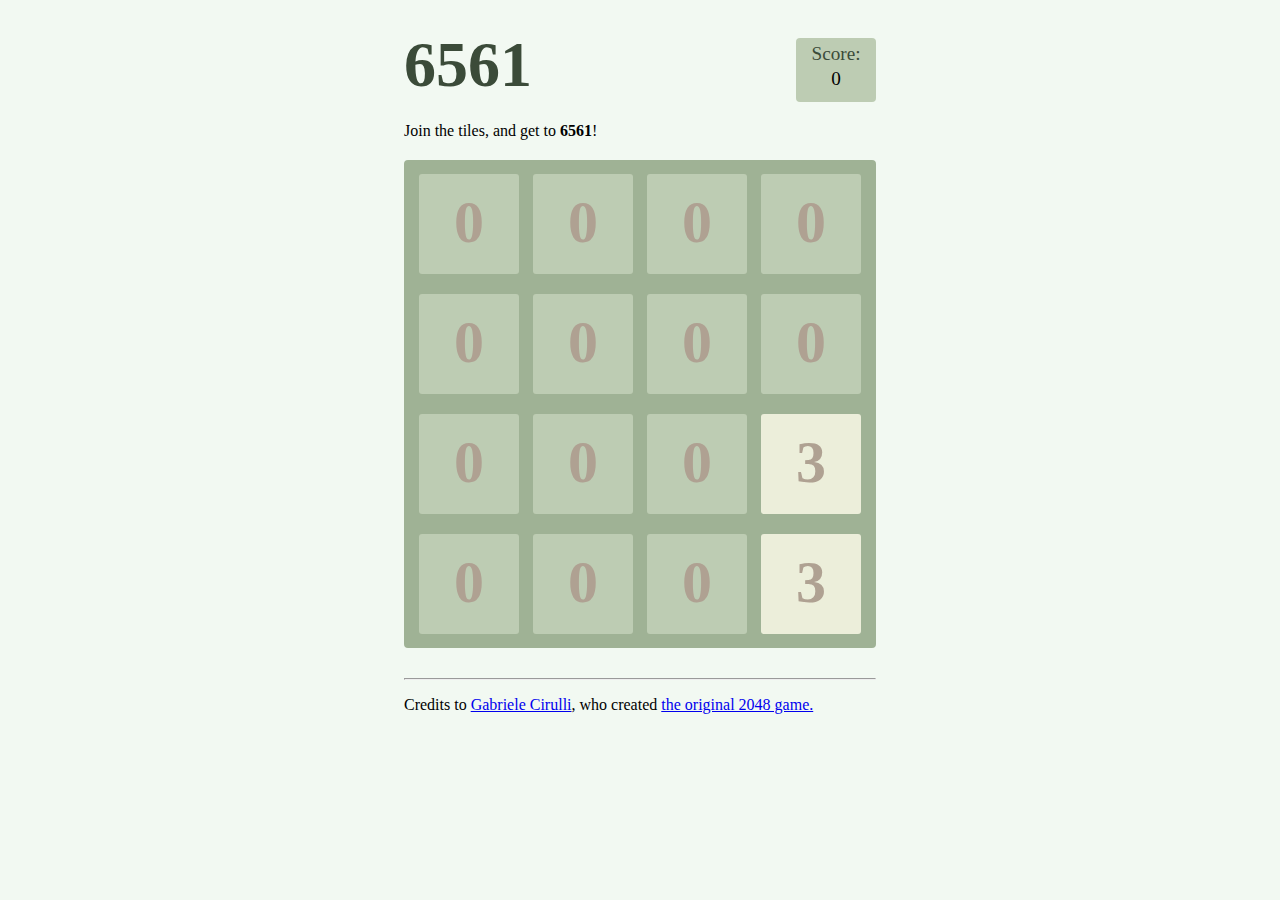
==== index.html @ d8dda020 "Join the tiles!" ====
<!DOCTYPE html>
<html lang="en">
<head>
    <meta charset="UTF-8">
    <meta name="viewport" content="width=device-width, initial-scale=1.0">
    <link rel="stylesheet" href="style.css">
    <link rel="shortcut icon" type="image/png" href="favicon.png">
    <script src="game.js" charset="utf-8"></script>
    <title>6561</title>
</head>
<body>

    <div class="container">
        <!-- Title and Score -->
        <div class="header">
            <span id="title">6561</span>
            <div class="score">
                <div class="score-title">Score:</div>
                <span id="score-num">0</span>
            </div>
        </div>

        <!-- Game board -->
        <span id="message">Join the tiles, and get to <b>6561</b>!</span>
        <div class="grid"></div>

        <!-- How to Play, Credits, and Contact -->
        <div class="footer">
            <hr id="hr">
            <p>Credits to 
                <a href="https://github.com/gabrielecirulli">Gabriele Cirulli</a>, who created 
                <a href="https://play2048.co/">the original 2048 game.</a>
            </p>
        </div>
    </div>

</body>
</html>
---- style.css ----
html{
    background: #F2F9F2;
    font-family: "Clear Sans", "Helvetica Neue";
    display: flex;
    justify-content: center;
}

.container{
    margin-top: 20px;
}

.header{
    display: flex;
    justify-content: space-between;
}

#title{
    color: #3B4B39;
    font-weight: bold;
    font-size: 4rem;
    margin-bottom: 20px;
}

.score{
    height: 4rem;
    width: 5rem;
    color: #3B4B39;
    text-align: center;
    background-color: #BDCCB3;
    border-radius: 0.25rem;
    margin-top: 10px;
}

.score-title{
    font-size: 1.2rem;
    display: flex;
    justify-content: center;
    align-items: center;
    margin-top: 5px;
}

#score-num{
    color: black;
    font-size: 1.2rem;
    display: flex;
    justify-content: center;
    align-items: center;
    margin-top: 3px;
}

.message{
    color: #3B4B39;
}

.grid{
    height: 30rem;
    width: 29rem;
    background: #9FB295;
    border: 0.3rem solid #9FB295;
    border-radius: 0.25rem;
    margin-top: 20px;
    display: flex;
    flex-wrap: wrap;
    justify-content: center;
    align-items: center;
}

.grid div{
    width: 100px;
    height: 100px;
    margin: 7px;
    border-radius: 3px;
    color: #afa192;
    font-weight: bold;
    text-align: center;
    font-size: 60px;
    line-height: 1.6;  
}

#hr{
    margin-top: 30px;
    background-color: #3B4B39;
}
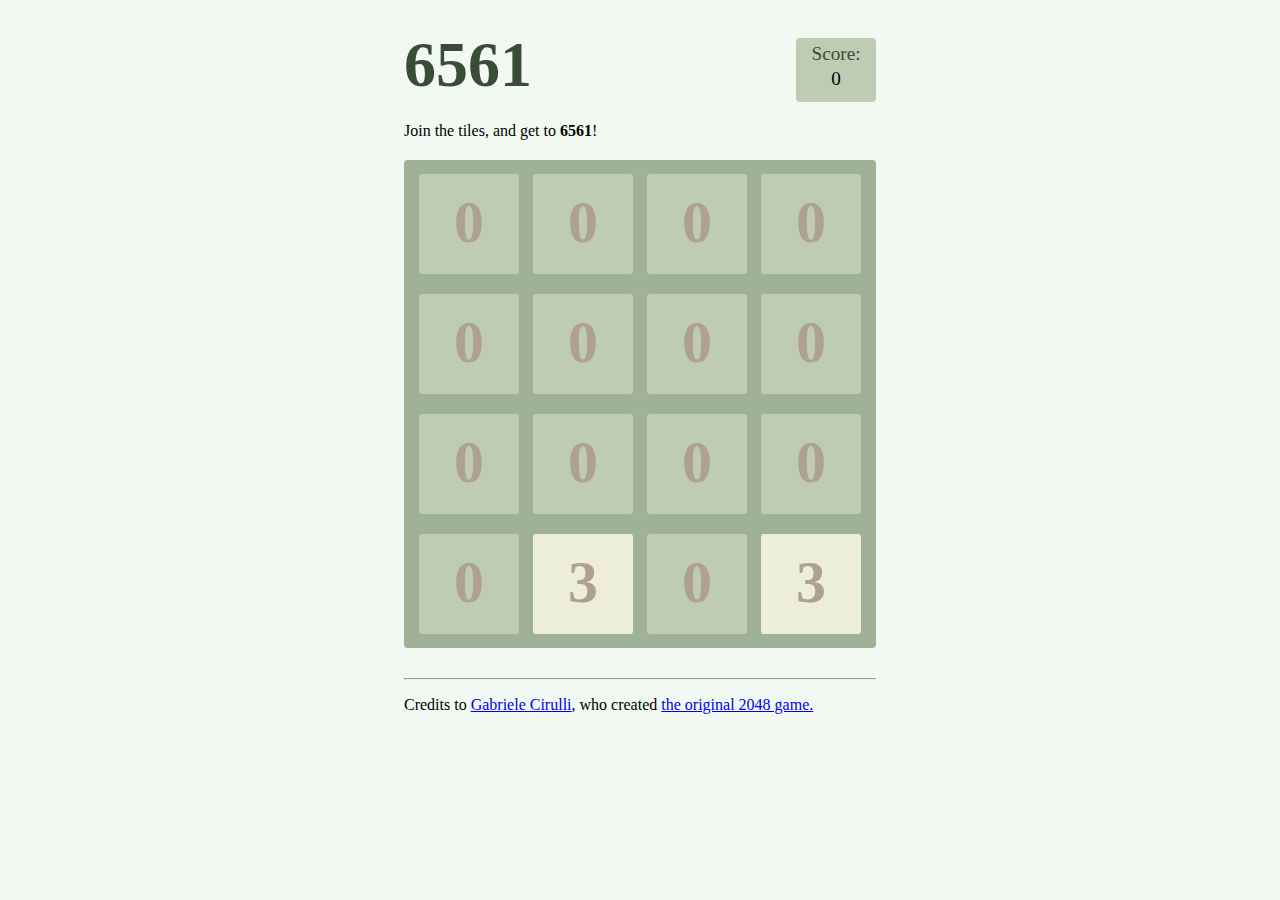
==== commit c74f63f6: "assets uploaded" ====
--- a/index.html
+++ b/index.html
@@ -4,7 +4,7 @@
     <meta charset="UTF-8">
     <meta name="viewport" content="width=device-width, initial-scale=1.0">
     <link rel="stylesheet" href="style.css">
-    <link rel="shortcut icon" type="image/png" href="favicon.png">
+    <link rel="shortcut icon" type="image/png" href="./assets/favicon.png">
     <script src="game.js" charset="utf-8"></script>
     <title>6561</title>
 </head>
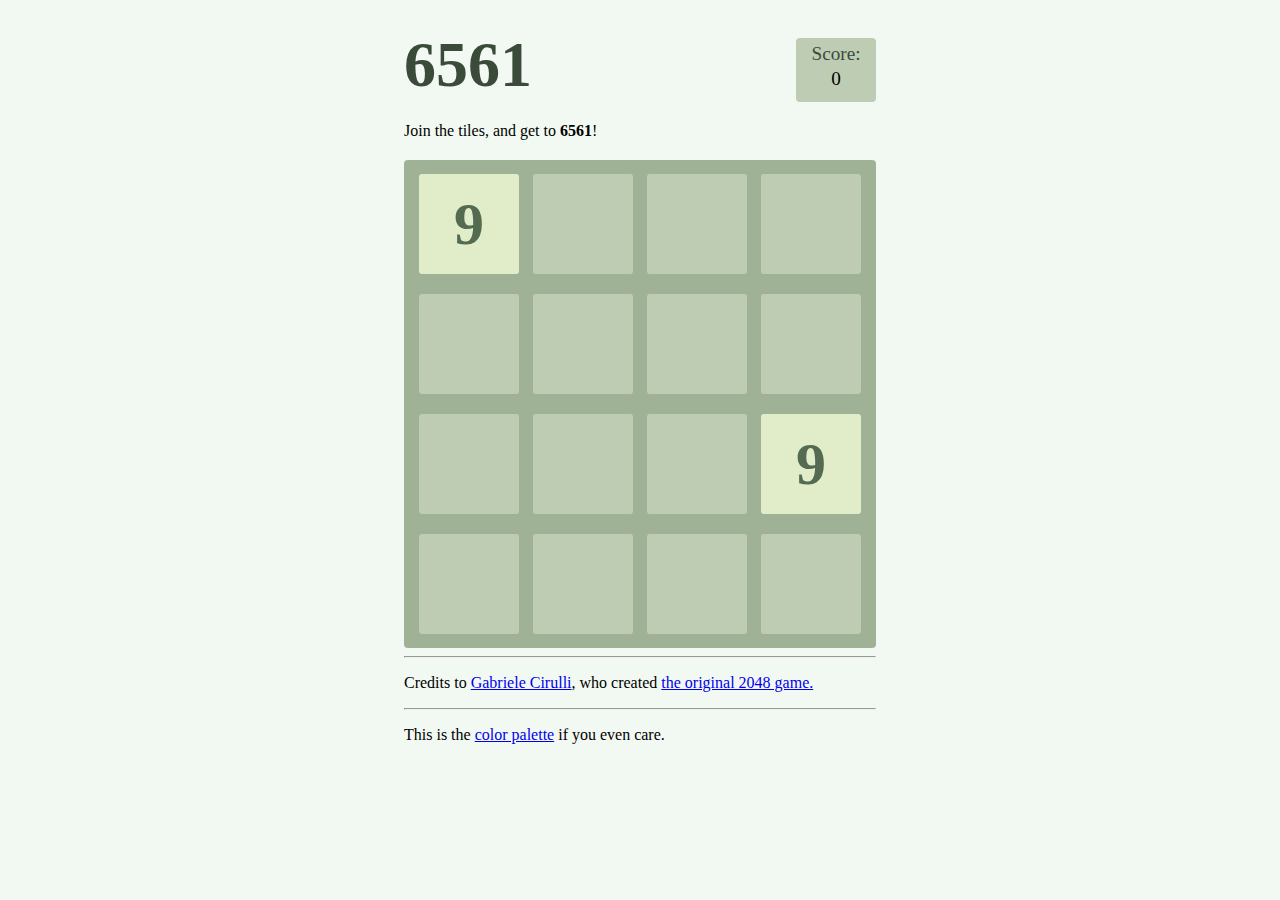
==== commit 3e974e56: "Created footer" ====
--- a/index.html
+++ b/index.html
@@ -26,11 +26,13 @@
 
         <!-- How to Play, Credits, and Contact -->
         <div class="footer">
-            <hr id="hr">
+            <hr class="hr">
             <p>Credits to 
                 <a href="https://github.com/gabrielecirulli">Gabriele Cirulli</a>, who created 
                 <a href="https://play2048.co/">the original 2048 game.</a>
             </p>
+            <hr class="hr">
+            <p>This is the <a href="colortest.html">color palette</a> if you even care.</p>
         </div>
     </div>
 
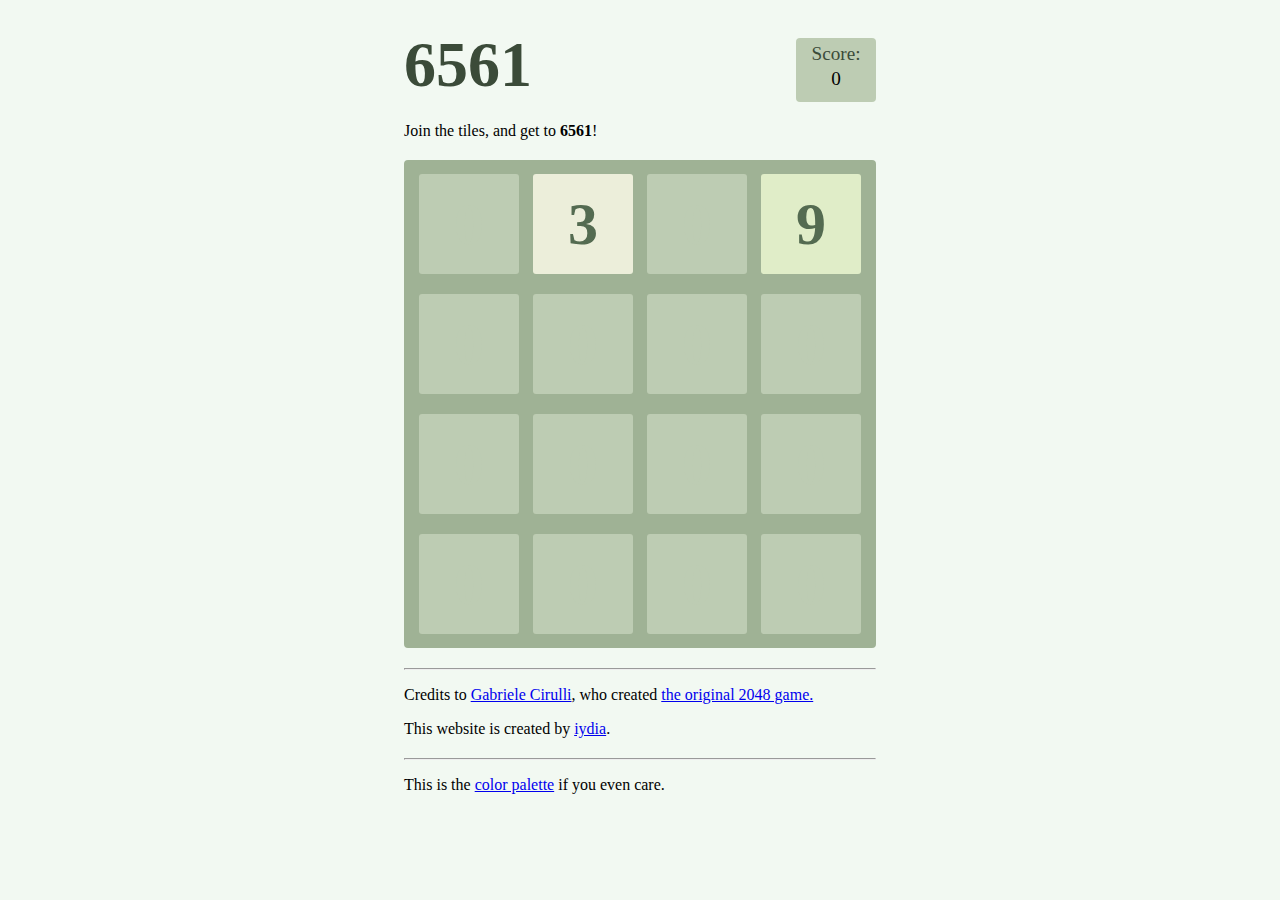
==== commit a6530517: "Citations" ====
--- a/index.html
+++ b/index.html
@@ -31,6 +31,10 @@
                 <a href="https://github.com/gabrielecirulli">Gabriele Cirulli</a>, who created 
                 <a href="https://play2048.co/">the original 2048 game.</a>
             </p>
+            <p>
+                This website is created by
+                <a href="https://github.com/iydia">iydia</a>. 
+            </p>
             <hr class="hr">
             <p>This is the <a href="colortest.html">color palette</a> if you even care.</p>
         </div>
--- a/style.css
+++ b/style.css
@@ -77,8 +77,8 @@
     line-height: 1.6;  
 }
 
-#hr{
-    margin-top: 30px;
+.hr{
+    margin-top: 20px;
     background-color: #3B4B39;
 }
 
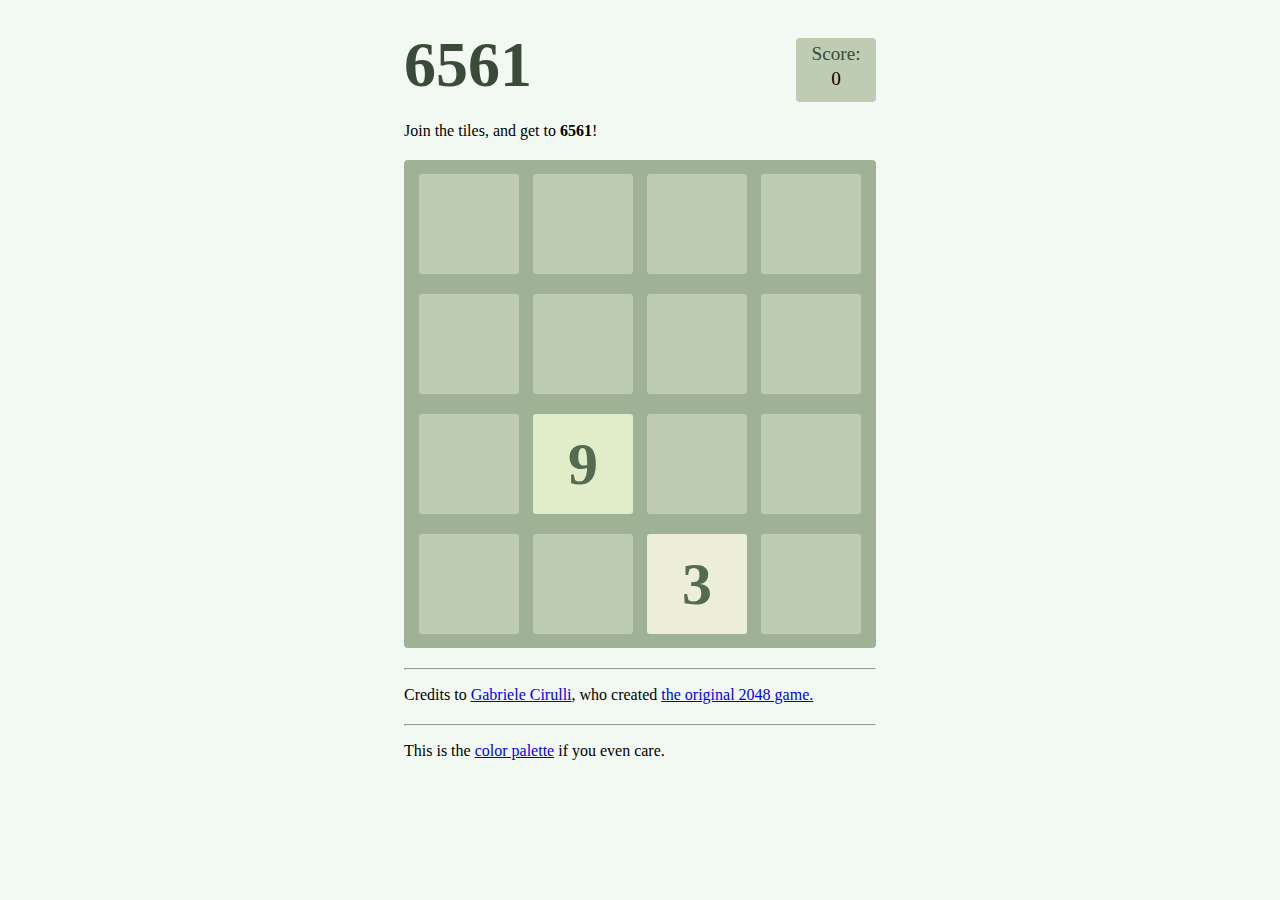
==== commit 99ca7cab: "Citations" ====
--- a/index.html
+++ b/index.html
@@ -31,10 +31,6 @@
                 <a href="https://github.com/gabrielecirulli">Gabriele Cirulli</a>, who created 
                 <a href="https://play2048.co/">the original 2048 game.</a>
             </p>
-            <p>
-                This website is created by
-                <a href="https://github.com/iydia">iydia</a>. 
-            </p>
             <hr class="hr">
             <p>This is the <a href="colortest.html">color palette</a> if you even care.</p>
         </div>
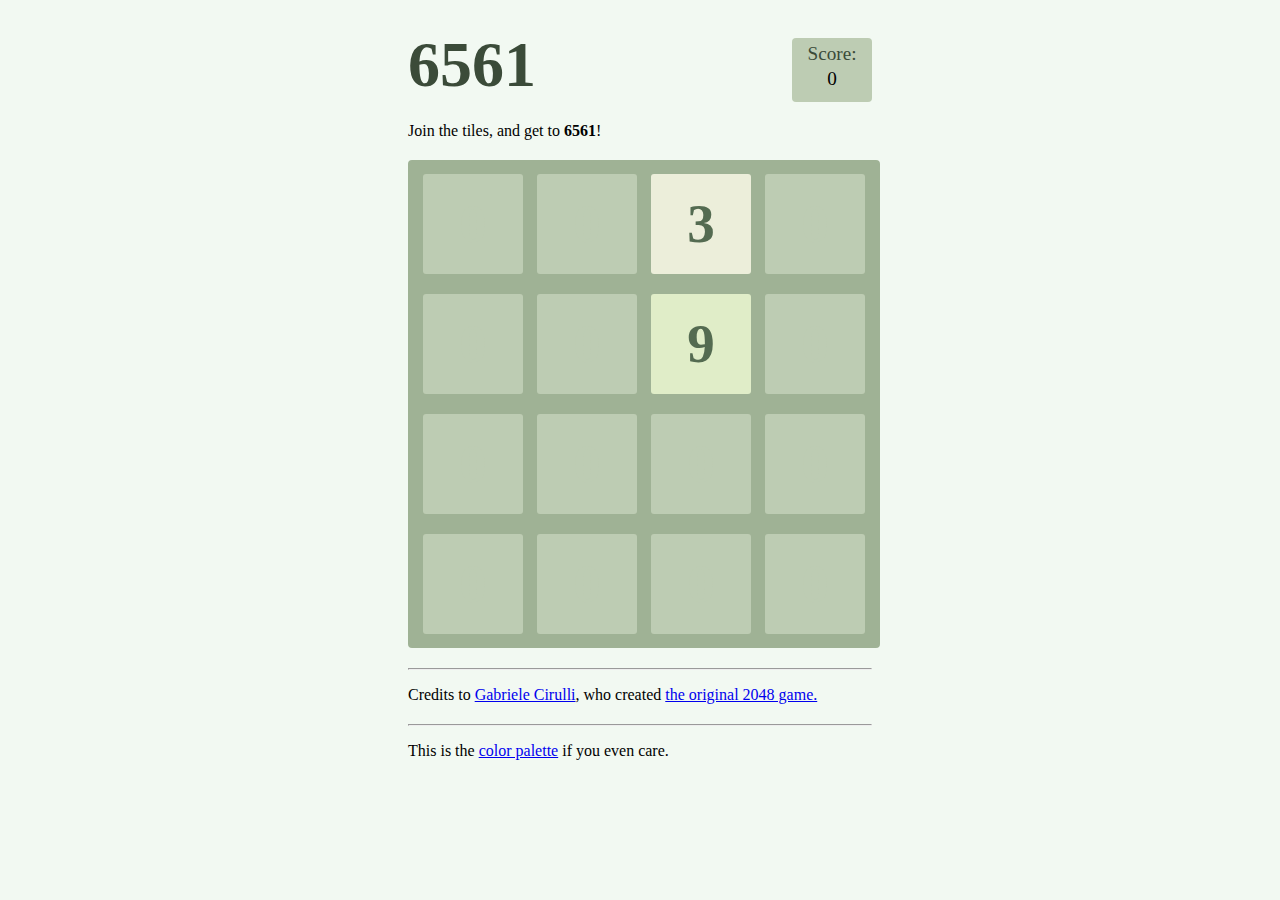
==== commit d1570191: "Testing bug" ====
--- a/index.html
+++ b/index.html
@@ -5,7 +5,7 @@
     <meta name="viewport" content="width=device-width, initial-scale=1.0">
     <link rel="stylesheet" href="style.css">
     <link rel="shortcut icon" type="image/png" href="./assets/favicon.png">
-    <script src="game.js" charset="utf-8"></script>
+    <script src="tester.js" charset="utf-8"></script>
     <title>6561</title>
 </head>
 <body>
--- a/style.css
+++ b/style.css
@@ -7,6 +7,8 @@
 
 .container{
     margin-top: 20px;
+    max-width: 29rem;
+    width: 100%;
 }
 
 .header{
@@ -73,7 +75,7 @@
     color: #afa192;
     font-weight: bold;
     text-align: center;
-    font-size: 60px;
+    font-size: 55px;
     line-height: 1.6;  
 }
 
@@ -82,3 +84,108 @@
     background-color: #3B4B39;
 }
 
+@media (max-width: 600px) {
+    html{
+        background: #F2F9F2;
+        font-family: "Clear Sans", "Helvetica Neue";
+        display: flex;
+        justify-content: center;
+    }
+    
+    .container{
+        margin-top: 20px;
+        max-width: 29rem;
+        width: 100%;
+    }
+    
+    .header{
+        display: flex;
+        justify-content: space-between;
+    }
+    
+    #title{
+        color: #3B4B39;
+        font-weight: bold;
+        font-size: 3rem;
+        margin-bottom: 20px;
+    }
+    
+    .score{
+        height: 3rem;
+        width: 4rem;
+        color: #3B4B39;
+        text-align: center;
+        background-color: #BDCCB3;
+        border-radius: 0.25rem;
+        margin-top: 10px;
+    }
+    
+    .score-title{
+        font-size: 0.9rem;
+        display: flex;
+        justify-content: center;
+        align-items: center;
+    }
+    
+    #score-num{
+        color: black;
+        font-size: 1rem;
+        display: flex;
+        justify-content: center;
+        align-items: center;
+    }
+        
+    .grid{
+        height: 80vw;
+        width: 80vw;
+        background: #9FB295;
+        border: 0.3rem solid #9FB295;
+        border-radius: 5px;
+        margin-top: 15px;
+        display: flex;
+        flex-wrap: wrap;
+        justify-content: center;
+        align-items: center;
+    }
+    
+    .grid div{
+        width: 21%;
+        height: 21%;
+        margin: 7px;
+        border-radius: 3px;
+        color: #afa192;
+        font-weight: bold;
+        text-align: center;
+        font-size: 9vw;
+        line-height: 1.6;  
+    }
+    
+    .hr{
+        margin-top: 20px;
+        background-color: #3B4B39;
+    }
+
+    .footer{
+        height: 80vw;
+        width: 80vw;
+        font-size: 0.8rem;
+    }
+
+    @media (max-width: 450px) {
+        .grid{
+            height: 88vw;
+            width: 88vw;
+        }
+    }
+
+    @media (max-width: 400px) {
+        .grid{
+            height: 76vw;
+            width: 76vw;
+        }
+        .grid div{
+            width: 19%;
+            height: 19%;
+        }
+    }
+}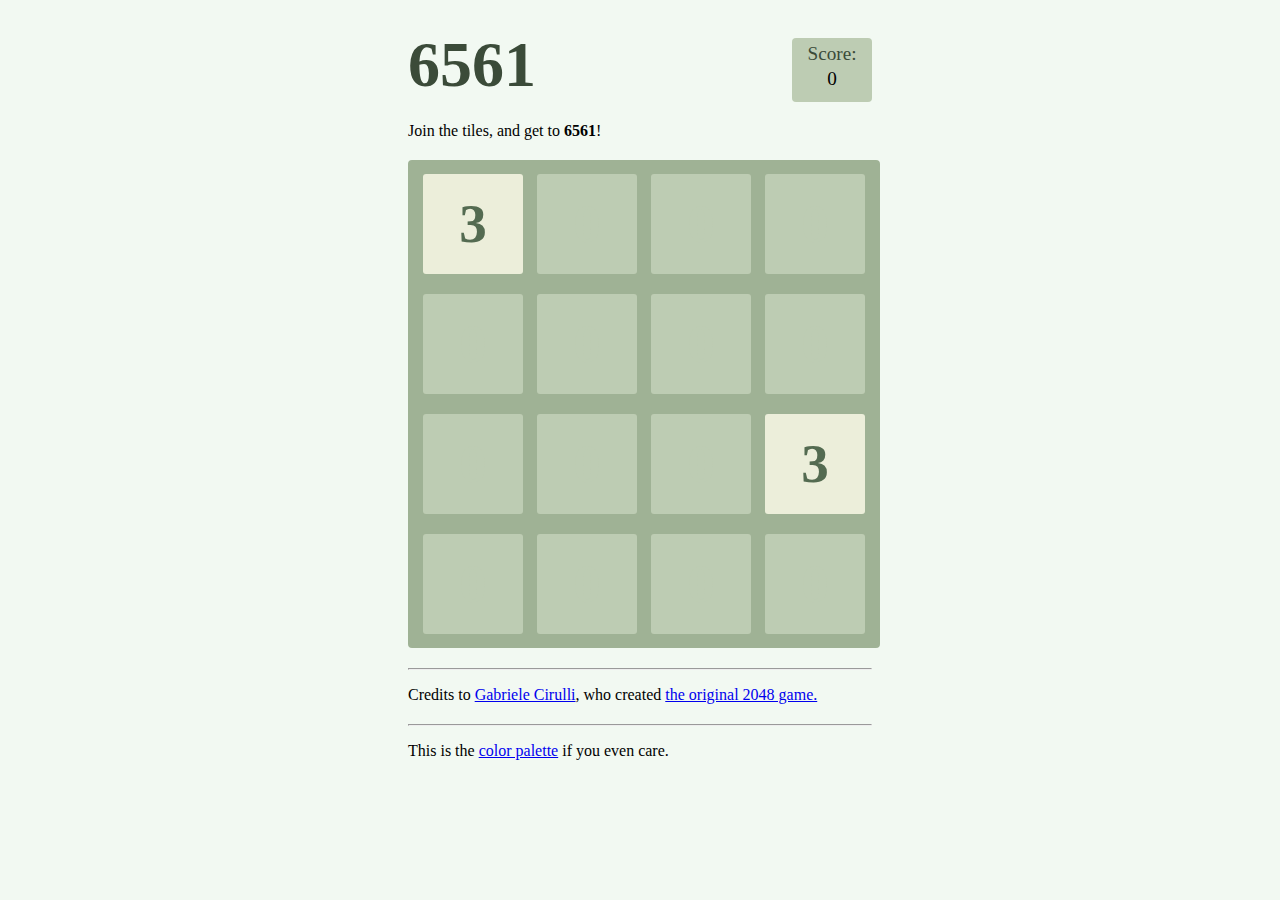
==== commit 04333356: "Fixed bug" ====
--- a/index.html
+++ b/index.html
@@ -5,7 +5,7 @@
     <meta name="viewport" content="width=device-width, initial-scale=1.0">
     <link rel="stylesheet" href="style.css">
     <link rel="shortcut icon" type="image/png" href="./assets/favicon.png">
-    <script src="tester.js" charset="utf-8"></script>
+    <script src="game.js" charset="utf-8"></script>
     <title>6561</title>
 </head>
 <body>
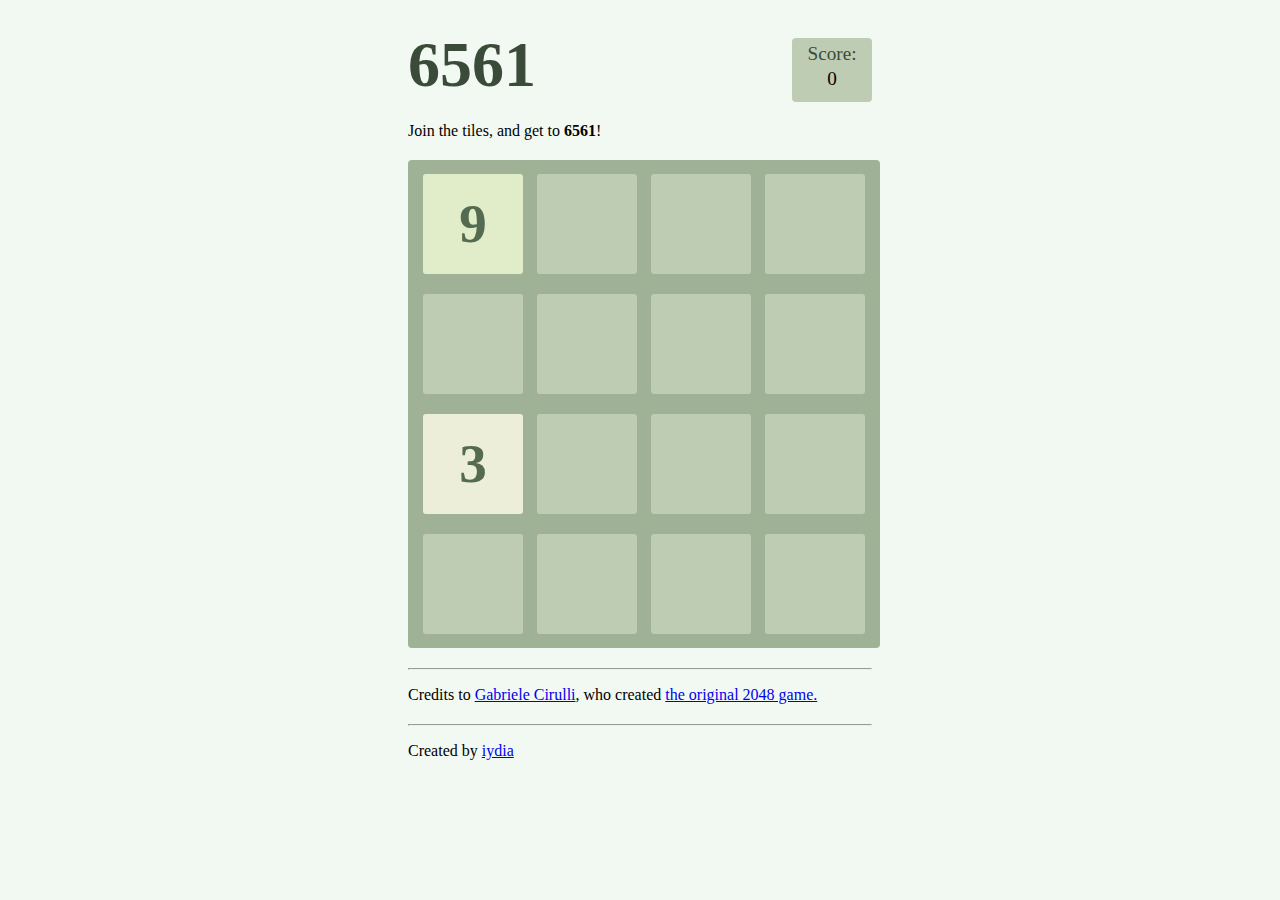
==== commit c3d73484: "Created by iydia" ====
--- a/index.html
+++ b/index.html
@@ -32,7 +32,7 @@
                 <a href="https://play2048.co/">the original 2048 game.</a>
             </p>
             <hr class="hr">
-            <p>This is the <a href="colortest.html">color palette</a> if you even care.</p>
+            <p>Created by <a href="https://github.com/iydia">iydia</a></p>
         </div>
     </div>
 
